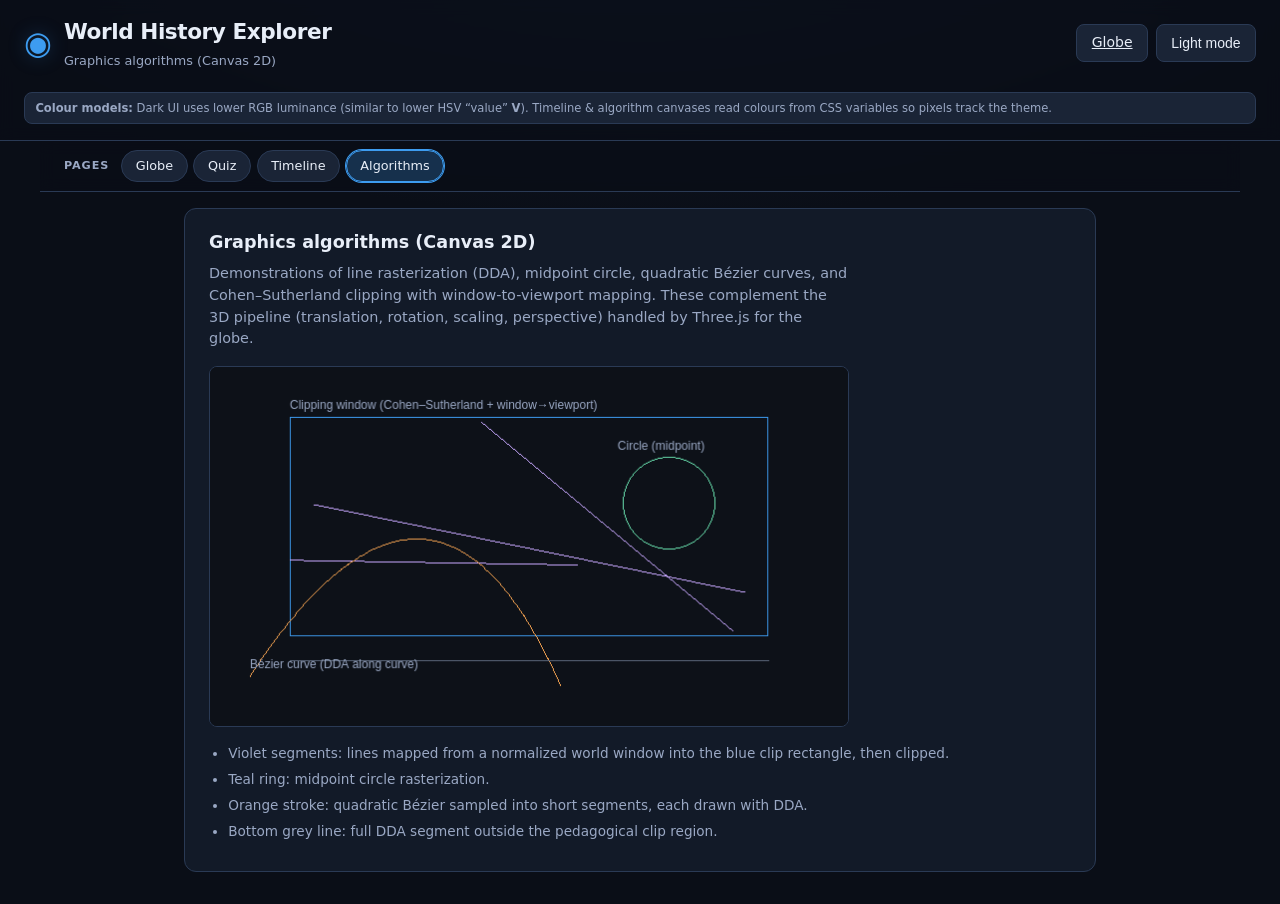
==== algorithms.html @ c9088bb3 "Initial commit: World History Explorer with multi-page layout Made-with: Cursor" ====
<!DOCTYPE html>
<html lang="en">
<head>
  <meta charset="UTF-8" />
  <meta name="viewport" content="width=device-width, initial-scale=1.0" />
  <title>Algorithms — World History Explorer</title>
  <link rel="stylesheet" href="css/styles.css" />
</head>
<body>
  <header class="app-header">
    <div class="brand">
      <a href="index.html" class="brand__link">
        <span class="brand__icon" aria-hidden="true">◉</span>
        <div>
          <h1 class="brand__title">World History Explorer</h1>
          <p class="tagline">Graphics algorithms (Canvas 2D)</p>
        </div>
      </a>
    </div>
    <nav class="toolbar" aria-label="Page tools">
      <a href="index.html" class="btn">Globe</a>
      <button type="button" id="btnThemeToggle" class="btn" aria-pressed="false">Light mode</button>
    </nav>
    <p class="theme-hint" id="themeColorHint">
      <strong>Colour models:</strong> Dark UI uses lower RGB luminance (similar to lower HSV “value” V). Light mode shifts component
      triples toward 255 (brighter RGB). Timeline &amp; algorithm canvases read colours from CSS variables so pixels track the theme.
    </p>
  </header>

  <nav class="section-nav" aria-label="Site pages">
    <span class="section-nav__label">Pages</span>
    <ul class="section-nav__list">
      <li><a href="index.html" class="section-nav__link">Globe</a></li>
      <li><a href="quiz.html" class="section-nav__link">Quiz</a></li>
      <li><a href="timeline.html" class="section-nav__link">Timeline</a></li>
      <li><a href="algorithms.html" class="section-nav__link is-active" aria-current="page">Algorithms</a></li>
    </ul>
  </nav>

  <main class="layout layout--subpage layout--algorithms">
    <section id="section-algorithms" class="algo-section" aria-labelledby="algo-heading">
      <h2 id="algo-heading">Graphics algorithms (Canvas 2D)</h2>
      <p class="algo-intro">
        Demonstrations of line rasterization (DDA), midpoint circle, quadratic Bézier curves, and
        Cohen–Sutherland clipping with window-to-viewport mapping. These complement the 3D pipeline
        (translation, rotation, scaling, perspective) handled by Three.js for the globe.
      </p>
      <canvas id="algoCanvas" width="640" height="360" aria-label="Algorithm demonstration canvas"></canvas>
      <ul class="algo-legend" id="algoLegend"></ul>
    </section>
  </main>

  <script type="module" src="js/page-algorithms.js"></script>
</body>
</html>
---- css/styles.css ----
:root {
  --bg-deep: #0a0e17;
  --bg-panel: #121a28;
  --bg-elevated: #1a2436;
  --accent: #3d9cf0;
  --accent-soft: rgba(61, 156, 240, 0.25);
  --text: #e8eef8;
  --text-muted: #9aa8c4;
  --border: #2a3a55;
  --shadow: rgba(0, 0, 0, 0.45);
  --radius: 12px;
  --transition: 0.28s cubic-bezier(0.4, 0, 0.2, 1);
  --header-bg: rgba(10, 14, 23, 0.85);
  --body-gradient-mid: #1b2a44;
  --btn-hover-bg: #22304a;
  --algo-canvas-bg: #0d1118;
  --timeline-bg: #0d1118;
  --timeline-clip: #3d9cf0;
  --timeline-spine: #7ec8ff;
  --timeline-node: #f0a050;
  --timeline-curve: #9bdc6a;
  --timeline-label: #e8eef8;
  --timeline-label-muted: #9aa8c4;
  font-family: "Segoe UI", system-ui, -apple-system, sans-serif;
  color-scheme: dark;
}

[data-theme='light'] {
  --bg-deep: #e8edf5;
  --bg-panel: #ffffff;
  --bg-elevated: #f1f5f9;
  --accent: #2563eb;
  --accent-soft: rgba(37, 99, 235, 0.2);
  --text: #0f172a;
  --text-muted: #475569;
  --border: #cbd5e1;
  --shadow: rgba(15, 23, 42, 0.1);
  --header-bg: rgba(255, 255, 255, 0.92);
  --body-gradient-mid: #cbd5e1;
  --btn-hover-bg: #dbeafe;
  --algo-canvas-bg: #f8fafc;
  --timeline-bg: #f8fafc;
  --timeline-clip: #2563eb;
  --timeline-spine: #0284c7;
  --timeline-node: #c2410c;
  --timeline-curve: #16a34a;
  --timeline-label: #0f172a;
  --timeline-label-muted: #64748b;
  color-scheme: light;
}

*,
*::before,
*::after {
  box-sizing: border-box;
}

@media (prefers-reduced-motion: no-preference) {
  html {
    scroll-behavior: smooth;
  }
}

body {
  margin: 0;
  min-height: 100vh;
  background: radial-gradient(ellipse 120% 80% at 50% -20%, var(--body-gradient-mid) 0%, var(--bg-deep) 55%);
  color: var(--text);
  line-height: 1.5;
  transition: background 0.35s ease, color 0.25s ease;
}

.visually-hidden {
  position: absolute;
  width: 1px;
  height: 1px;
  padding: 0;
  margin: -1px;
  overflow: hidden;
  clip: rect(0, 0, 0, 0);
  white-space: nowrap;
  border: 0;
}

.app-header {
  display: flex;
  flex-wrap: wrap;
  align-items: center;
  justify-content: space-between;
  gap: 1rem;
  padding: 1rem 1.5rem;
  border-bottom: 1px solid var(--border);
  background: var(--header-bg);
  backdrop-filter: blur(8px);
  transition: background 0.3s ease, border-color 0.25s ease;
}

.brand {
  display: flex;
  align-items: center;
  gap: 0.75rem;
}

.brand__icon {
  font-size: 2rem;
  color: var(--accent);
  text-shadow: 0 0 20px var(--accent-soft);
}

.brand h1 {
  margin: 0;
  font-size: 1.35rem;
  font-weight: 600;
  letter-spacing: -0.02em;
}

.brand__link {
  display: flex;
  align-items: center;
  gap: 0.75rem;
  text-decoration: none;
  color: inherit;
}

.brand__link:hover .brand__title {
  color: var(--accent);
}

.brand__title {
  margin: 0;
  font-size: 1.35rem;
  font-weight: 600;
  letter-spacing: -0.02em;
  display: block;
}

.tagline {
  margin: 0.15rem 0 0;
  font-size: 0.8rem;
  color: var(--text-muted);
}

.toolbar {
  display: flex;
  flex-wrap: wrap;
  gap: 0.5rem;
}

.section-nav {
  position: sticky;
  top: 0;
  z-index: 55;
  display: flex;
  flex-wrap: wrap;
  align-items: center;
  gap: 0.5rem 0.75rem;
  padding: 0.55rem 1.5rem;
  max-width: 1200px;
  margin: 0 auto;
  background: var(--header-bg);
  backdrop-filter: blur(8px);
  border-bottom: 1px solid var(--border);
  transition: background 0.3s ease, border-color 0.25s ease;
}

.section-nav__label {
  font-size: 0.7rem;
  font-weight: 600;
  text-transform: uppercase;
  letter-spacing: 0.08em;
  color: var(--text-muted);
  flex-shrink: 0;
}

.section-nav__list {
  display: flex;
  flex-wrap: wrap;
  gap: 0.35rem;
  list-style: none;
  margin: 0;
  padding: 0;
}

.section-nav__btn {
  display: inline-block;
  padding: 0.35rem 0.85rem;
  border-radius: 999px;
  font-size: 0.8rem;
  font-weight: 500;
  font-family: inherit;
  line-height: inherit;
  text-decoration: none;
  color: var(--text);
  background: var(--bg-elevated);
  border: 1px solid var(--border);
  cursor: pointer;
  transition: background var(--transition), border-color var(--transition), color 0.2s ease, box-shadow var(--transition);
}

.section-nav__btn:hover {
  border-color: var(--accent);
  background: var(--btn-hover-bg);
}

.section-nav__btn:focus-visible {
  outline: 2px solid var(--accent);
  outline-offset: 2px;
}

.section-nav__btn.is-active {
  border-color: var(--accent);
  background: var(--accent-soft);
  box-shadow: 0 0 0 1px var(--accent);
}

.section-nav__link {
  display: inline-block;
  padding: 0.35rem 0.85rem;
  border-radius: 999px;
  font-size: 0.8rem;
  font-weight: 500;
  text-decoration: none;
  color: var(--text);
  background: var(--bg-elevated);
  border: 1px solid var(--border);
  transition: background var(--transition), border-color var(--transition), color 0.2s ease, box-shadow var(--transition);
}

.section-nav__link:hover {
  border-color: var(--accent);
  background: var(--btn-hover-bg);
}

.section-nav__link:focus-visible {
  outline: 2px solid var(--accent);
  outline-offset: 2px;
}

.section-nav__link.is-active {
  border-color: var(--accent);
  background: var(--accent-soft);
  box-shadow: 0 0 0 1px var(--accent);
}

#section-globe,
#section-quiz,
#section-timeline,
#section-algorithms {
  scroll-margin-top: 3.75rem;
}

.section-heading {
  margin: 0 0 0.65rem;
  font-size: 1.05rem;
  font-weight: 600;
  letter-spacing: -0.02em;
}

.btn {
  padding: 0.45rem 0.9rem;
  border-radius: 8px;
  border: 1px solid var(--border);
  background: var(--bg-elevated);
  color: var(--text);
  font-size: 0.875rem;
  cursor: pointer;
  transition: background var(--transition), border-color var(--transition), transform 0.15s ease;
}

.btn:hover {
  border-color: var(--accent);
  background: var(--btn-hover-bg);
}

.btn:active {
  transform: scale(0.98);
}

.btn--primary {
  border-color: var(--accent);
  background: linear-gradient(145deg, #2a5080, #1e3a5c);
}

.layout {
  display: flex;
  flex-direction: column;
  gap: 2rem;
  padding: 1rem 1.5rem 2rem;
  max-width: 1200px;
  margin: 0 auto;
}

.layout-main-row {
  display: flex;
  flex-direction: column;
  gap: 1.25rem;
  align-items: stretch;
}

@media (min-width: 960px) {
  .layout-main-row {
    flex-direction: row;
    align-items: flex-start;
  }

  .layout-main-row__globe {
    flex: 1;
    min-width: 0;
  }

  .continent-timeline-aside {
    flex: 0 0 min(340px, 34vw);
    max-height: calc(100vh - 100px);
    overflow-y: auto;
  }
}

.continent-timeline-aside {
  background: var(--bg-panel);
  border: 1px solid var(--border);
  border-radius: var(--radius);
  padding: 0.85rem 1rem 1rem;
}

.continent-timeline-aside h2 {
  margin: 0 0 0.35rem;
  font-size: 0.95rem;
}

.continent-timeline-aside .aside-lead {
  margin: 0 0 0.65rem;
  font-size: 0.78rem;
  color: var(--text-muted);
  line-height: 1.45;
}

.continent-timeline-toolbar {
  display: flex;
  flex-wrap: wrap;
  gap: 0.45rem;
  align-items: center;
  margin-bottom: 0.55rem;
}

.continent-timeline-toolbar label {
  font-size: 0.78rem;
  color: var(--text-muted);
}

.continent-timeline-toolbar select {
  padding: 0.3rem 0.45rem;
  border-radius: 6px;
  border: 1px solid var(--border);
  background: var(--bg-elevated);
  color: var(--text);
  font-size: 0.8rem;
}

#continentTimelineCanvas {
  display: block;
  width: 100%;
  max-width: 320px;
  height: auto;
  border-radius: 8px;
  border: 1px solid var(--border);
  background: var(--timeline-bg);
}

.timeline-status {
  margin: 0.45rem 0 0;
  font-size: 0.75rem;
  color: var(--text-muted);
  min-height: 2.4em;
}

.theme-hint {
  width: 100%;
  margin: 0.35rem 0 0;
  padding: 0.45rem 0.65rem;
  font-size: 0.72rem;
  color: var(--text-muted);
  background: var(--bg-elevated);
  border-radius: 8px;
  border: 1px solid var(--border);
  line-height: 1.4;
}

.globe-section {
  position: relative;
  padding-bottom: 0.25rem;
}

.globe-container {
  width: 100%;
  height: min(72vh, 640px);
  border-radius: var(--radius);
  border: 1px solid var(--border);
  overflow: hidden;
  background: #020508;
  box-shadow: 0 24px 48px var(--shadow);
  transition: height 0.35s ease;
}

.layout--globe-page .globe-container {
  height: min(80vh, 720px);
}

.layout--subpage {
  max-width: 720px;
  margin: 0 auto;
}

.layout--subpage.layout--algorithms {
  max-width: 960px;
}

.layout--subpage .quiz-hub {
  margin-top: 0;
}

.timeline-page__panel {
  max-width: 360px;
  margin-left: auto;
  margin-right: auto;
}

@media (min-width: 960px) {
  .timeline-page__panel.continent-timeline-aside {
    max-height: calc(100vh - 120px);
    overflow-y: auto;
  }
}

.globe-container canvas {
  display: block;
  width: 100% !important;
  height: 100% !important;
}

.hint {
  margin: 0.65rem 0 0;
  font-size: 0.85rem;
  color: var(--text-muted);
  text-align: center;
}

.continent-nav {
  margin-top: 1rem;
  padding: 0.75rem 1rem;
  border-radius: var(--radius);
  background: var(--bg-panel);
  border: 1px solid var(--border);
}

.continent-nav__label {
  display: block;
  font-size: 0.75rem;
  text-transform: uppercase;
  letter-spacing: 0.06em;
  color: var(--text-muted);
  margin-bottom: 0.5rem;
}

.continent-nav__buttons {
  display: flex;
  flex-wrap: wrap;
  gap: 0.4rem;
}

.continent-nav__buttons .btn {
  font-size: 0.8rem;
  padding: 0.35rem 0.65rem;
}

.algo-section {
  background: var(--bg-panel);
  border: 1px solid var(--border);
  border-radius: var(--radius);
  padding: 1.25rem 1.5rem 1.5rem;
}

.algo-section h2 {
  margin: 0 0 0.5rem;
  font-size: 1.1rem;
}

.algo-intro {
  margin: 0 0 1rem;
  font-size: 0.9rem;
  color: var(--text-muted);
  max-width: 70ch;
}

#algoCanvas {
  width: 100%;
  max-width: 640px;
  height: auto;
  display: block;
  border-radius: 8px;
  background: var(--algo-canvas-bg);
  border: 1px solid var(--border);
}

.algo-legend {
  margin: 1rem 0 0;
  padding-left: 1.2rem;
  font-size: 0.85rem;
  color: var(--text-muted);
}

.algo-legend li {
  margin-bottom: 0.35rem;
}

.backdrop {
  position: fixed;
  inset: 0;
  background: rgba(0, 0, 0, 0.55);
  z-index: 40;
  opacity: 0;
  pointer-events: none;
  transition: opacity var(--transition);
}

.backdrop.is-visible {
  opacity: 1;
  pointer-events: auto;
}

.info-panel {
  position: fixed;
  top: 0;
  right: 0;
  width: min(100%, 420px);
  height: 100%;
  max-height: 100vh;
  background: var(--bg-panel);
  border-left: 1px solid var(--border);
  box-shadow: -12px 0 40px var(--shadow);
  z-index: 50;
  transform: translateX(100%);
  transition: transform var(--transition);
  overflow-y: auto;
}

.info-panel.is-open {
  transform: translateX(0);
}

.info-panel__close {
  position: sticky;
  top: 0;
  float: right;
  margin: 0.5rem 0.5rem 0 0;
  z-index: 1;
  width: 2.25rem;
  height: 2.25rem;
  border: none;
  border-radius: 50%;
  background: var(--bg-elevated);
  color: var(--text);
  font-size: 1.5rem;
  line-height: 1;
  cursor: pointer;
  transition: background var(--transition);
}

.info-panel__close:hover {
  background: #2c3d5c;
}

.info-panel__inner {
  padding: 1.25rem 1.5rem 2rem;
  clear: both;
}

.info-panel__title {
  margin: 0 0 0.75rem;
  font-size: 1.35rem;
  color: var(--accent);
}

.info-panel__text {
  margin: 0 0 1.25rem;
  font-size: 0.95rem;
  color: var(--text-muted);
}

.info-panel__subtitle {
  margin: 1.25rem 0 0.5rem;
  font-size: 0.8rem;
  text-transform: uppercase;
  letter-spacing: 0.05em;
  color: var(--text-muted);
}

.stats {
  margin: 0;
  display: grid;
  grid-template-columns: auto 1fr;
  gap: 0.35rem 1rem;
  font-size: 0.9rem;
}

.stats dt {
  color: var(--text-muted);
  font-weight: 500;
}

.stats dd {
  margin: 0;
}

.media-row {
  display: flex;
  flex-direction: column;
  gap: 0.75rem;
}

.media-row img {
  width: 100%;
  border-radius: 8px;
  border: 1px solid var(--border);
}

.media-audio,
.media-video {
  width: 100%;
  border-radius: 8px;
  margin-top: 0.25rem;
}

.media-video {
  max-height: 220px;
  background: #000;
}

.info-panel__note {
  margin-top: 1rem;
  font-size: 0.8rem;
  color: var(--text-muted);
}

.event-list {
  margin: 0 0 1rem;
  padding: 0;
  list-style: none;
  display: flex;
  flex-direction: column;
  gap: 0.85rem;
}

.event-item {
  margin: 0;
  padding: 0.65rem 0.75rem;
  border-radius: 8px;
  background: var(--bg-elevated);
  border: 1px solid var(--border);
}

.event-item__head {
  font-size: 0.82rem;
  line-height: 1.35;
  margin-bottom: 0.35rem;
}

.event-item__when {
  color: var(--accent);
  font-weight: 600;
  font-variant-numeric: tabular-nums;
}

.event-item__title {
  font-weight: 600;
  color: var(--text);
}

.event-item__text {
  margin: 0;
  font-size: 0.82rem;
  color: var(--text-muted);
  line-height: 1.45;
}

.panel-quiz {
  margin-bottom: 1.25rem;
}

.quiz-form .quiz-q {
  margin: 0 0 1rem;
  padding: 0.65rem 0.75rem 0.85rem;
  border: 1px solid var(--border);
  border-radius: 8px;
  background: var(--bg-elevated);
}

.quiz-form .quiz-q__legend {
  padding: 0 0 0.5rem;
  font-size: 0.85rem;
  font-weight: 600;
  color: var(--text);
  line-height: 1.35;
}

.quiz-q__opts {
  display: flex;
  flex-direction: column;
  gap: 0.35rem;
}

.quiz-opt {
  display: flex;
  align-items: flex-start;
  gap: 0.45rem;
  font-size: 0.82rem;
  color: var(--text-muted);
  cursor: pointer;
  padding: 0.25rem 0.35rem;
  border-radius: 6px;
  transition: background var(--transition);
}

.quiz-opt:hover {
  background: rgba(61, 156, 240, 0.08);
}

.quiz-opt input {
  margin-top: 0.2rem;
  accent-color: var(--accent);
}

.quiz-opt--correct {
  color: #9bdc6a;
  background: rgba(107, 220, 106, 0.12);
}

.quiz-opt--wrong {
  color: #ff8a8a;
  background: rgba(255, 100, 100, 0.1);
}

.quiz-q--skipped {
  border-color: rgba(255, 180, 80, 0.45);
}

.quiz-actions {
  display: flex;
  flex-wrap: wrap;
  gap: 0.5rem;
  margin-top: 0.25rem;
}

.quiz-result {
  margin: 0.75rem 0 0;
  font-size: 0.9rem;
  font-weight: 600;
  color: var(--accent);
}

.quiz-hub {
  margin-top: 1.25rem;
  padding: 1rem 1.1rem 1.15rem;
  border-radius: var(--radius);
  background: var(--bg-panel);
  border: 1px solid var(--border);
}

.quiz-hub__title {
  margin: 0 0 0.4rem;
  font-size: 1.05rem;
  font-weight: 600;
}

.quiz-hub__intro {
  margin: 0 0 0.85rem;
  font-size: 0.85rem;
  color: var(--text-muted);
  line-height: 1.5;
  max-width: 65ch;
}

.quiz-hub__controls {
  display: flex;
  flex-wrap: wrap;
  align-items: flex-end;
  gap: 0.65rem 1rem;
}

.quiz-hub__select-label {
  display: flex;
  flex-direction: column;
  gap: 0.25rem;
  font-size: 0.78rem;
  text-transform: uppercase;
  letter-spacing: 0.05em;
  color: var(--text-muted);
}

.quiz-hub__select {
  min-width: 12rem;
  padding: 0.4rem 0.5rem;
  border-radius: 8px;
  border: 1px solid var(--border);
  background: var(--bg-elevated);
  color: var(--text);
  font-size: 0.9rem;
}

.quiz-hub__area {
  margin-top: 1rem;
  padding-top: 0.25rem;
}

@media (prefers-reduced-motion: reduce) {
  *,
  *::before,
  *::after {
    animation-duration: 0.01ms !important;
    animation-iteration-count: 1 !important;
    transition-duration: 0.01ms !important;
  }

  .globe-container {
    transition: none;
  }
}
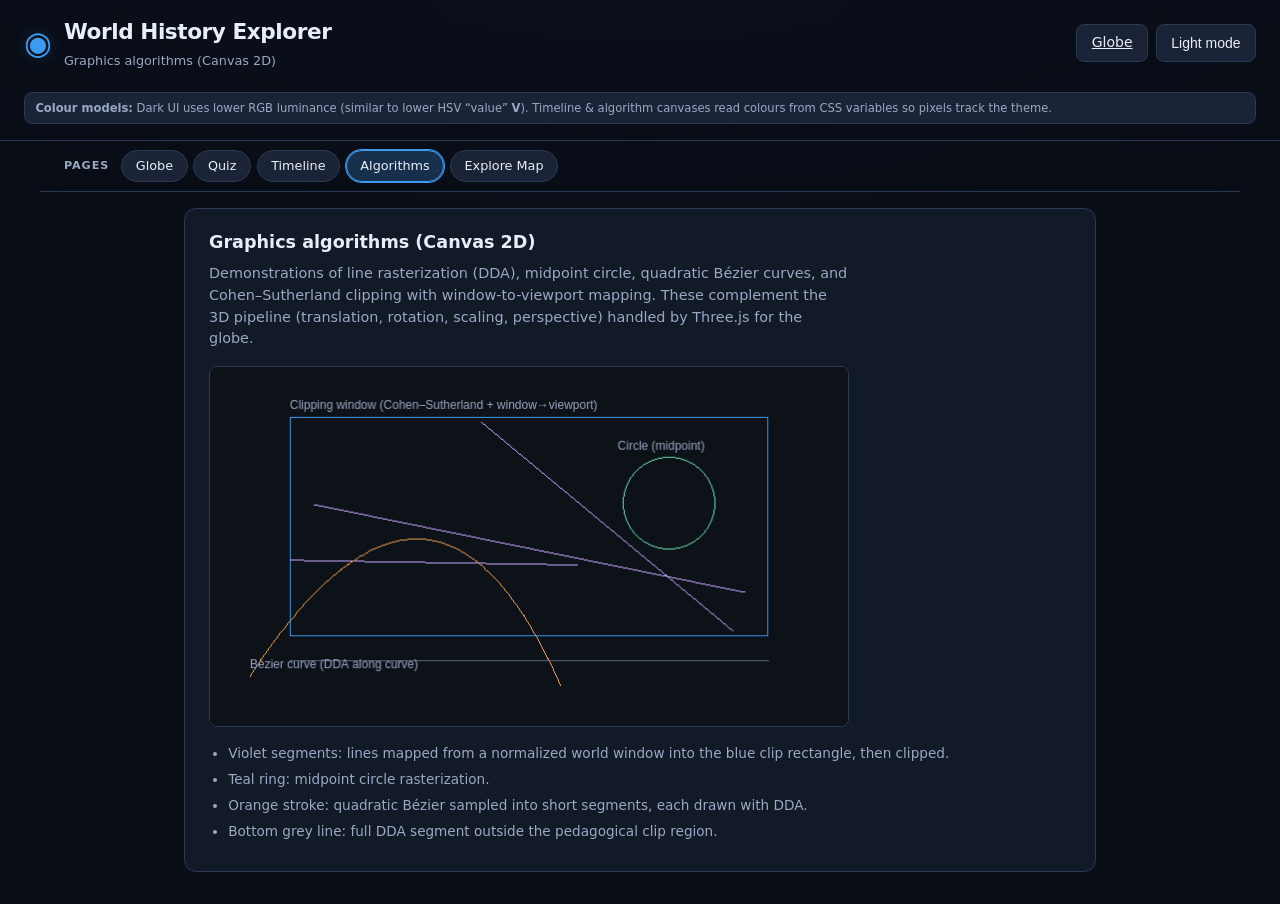
==== commit 26520dbf: "Add 2D interactive world map (GeoJSON, DDA/Bresenham, point-in-polygon) Made-with: Cursor" ====
--- a/algorithms.html
+++ b/algorithms.html
@@ -34,6 +34,7 @@
       <li><a href="quiz.html" class="section-nav__link">Quiz</a></li>
       <li><a href="timeline.html" class="section-nav__link">Timeline</a></li>
       <li><a href="algorithms.html" class="section-nav__link is-active" aria-current="page">Algorithms</a></li>
+      <li><a href="map.html" class="section-nav__link">Explore Map</a></li>
     </ul>
   </nav>
 
--- a/css/styles.css
+++ b/css/styles.css
@@ -21,6 +21,10 @@
   --timeline-curve: #9bdc6a;
   --timeline-label: #e8eef8;
   --timeline-label-muted: #9aa8c4;
+  --map-ocean: #0a1018;
+  --map-border: #3d5a7a;
+  --map-hover: #3d9cf0;
+  --map-selected: #7ec8ff;
   font-family: "Segoe UI", system-ui, -apple-system, sans-serif;
   color-scheme: dark;
 }
@@ -46,6 +50,10 @@
   --timeline-curve: #16a34a;
   --timeline-label: #0f172a;
   --timeline-label-muted: #64748b;
+  --map-ocean: #e2e8f0;
+  --map-border: #64748b;
+  --map-hover: #2563eb;
+  --map-selected: #0284c7;
   color-scheme: light;
 }
 
@@ -682,8 +690,56 @@
   line-height: 1.45;
 }
 
-.panel-quiz {
-  margin-bottom: 1.25rem;
+.info-panel__timeline-lead {
+  margin: 0 0 0.75rem;
+  font-size: 0.88rem;
+  color: var(--text-muted);
+  line-height: 1.45;
+}
+
+.panel-timeline-toolbar {
+  display: flex;
+  flex-wrap: wrap;
+  align-items: flex-end;
+  gap: 0.5rem 0.75rem;
+  margin-bottom: 0.6rem;
+}
+
+.panel-timeline-toolbar__label {
+  display: flex;
+  flex-direction: column;
+  gap: 0.25rem;
+  font-size: 0.72rem;
+  text-transform: uppercase;
+  letter-spacing: 0.05em;
+  color: var(--text-muted);
+}
+
+.panel-timeline-toolbar__label select {
+  min-width: 8rem;
+  padding: 0.3rem 0.45rem;
+  border-radius: 6px;
+  border: 1px solid var(--border);
+  background: var(--bg-elevated);
+  color: var(--text);
+  font-size: 0.8rem;
+  text-transform: none;
+  letter-spacing: normal;
+}
+
+.panel-timeline-canvas {
+  display: block;
+  width: 100%;
+  max-width: 300px;
+  height: auto;
+  border-radius: 8px;
+  border: 1px solid var(--border);
+  background: var(--timeline-bg);
+}
+
+.panel-timeline-status {
+  margin-top: 0.45rem;
+  margin-bottom: 0.5rem;
 }
 
 .quiz-form .quiz-q {
@@ -809,6 +865,179 @@
 .quiz-hub__area {
   margin-top: 1rem;
   padding-top: 0.25rem;
+}
+
+.map-page {
+  max-width: 1100px;
+  margin: 0 auto;
+  padding: 1rem 1.5rem 2rem;
+}
+
+.map-page__intro {
+  margin-bottom: 1rem;
+}
+
+.map-page__lead {
+  margin: 0 0 0.85rem;
+  font-size: 0.88rem;
+  color: var(--text-muted);
+  line-height: 1.55;
+  max-width: 72ch;
+}
+
+.map-page__lead code {
+  font-size: 0.82em;
+  padding: 0.1em 0.35em;
+  border-radius: 4px;
+  background: var(--bg-elevated);
+  border: 1px solid var(--border);
+}
+
+.map-page__toolbar {
+  display: flex;
+  flex-wrap: wrap;
+  align-items: center;
+  gap: 1rem 1.25rem;
+  margin-bottom: 0.5rem;
+}
+
+.map-page__select-label {
+  display: flex;
+  flex-direction: column;
+  gap: 0.25rem;
+  font-size: 0.72rem;
+  text-transform: uppercase;
+  letter-spacing: 0.05em;
+  color: var(--text-muted);
+}
+
+.map-page__select-label select {
+  min-width: 10rem;
+  padding: 0.35rem 0.5rem;
+  border-radius: 8px;
+  border: 1px solid var(--border);
+  background: var(--bg-elevated);
+  color: var(--text);
+  font-size: 0.85rem;
+  text-transform: none;
+  letter-spacing: normal;
+}
+
+.map-page__narrate {
+  display: flex;
+  align-items: center;
+  gap: 0.45rem;
+  font-size: 0.85rem;
+  color: var(--text-muted);
+  cursor: pointer;
+}
+
+.map-page__status {
+  margin: 0.35rem 0 0;
+  font-size: 0.78rem;
+  color: var(--accent);
+  min-height: 1.4em;
+}
+
+.map-workspace {
+  display: flex;
+  flex-direction: column;
+  gap: 1rem;
+  align-items: stretch;
+}
+
+@media (min-width: 900px) {
+  .map-workspace {
+    flex-direction: row;
+    align-items: flex-start;
+  }
+
+  .map-canvas-wrap {
+    flex: 1;
+    min-width: 0;
+  }
+
+  .map-country-panel {
+    flex: 0 0 min(300px, 32vw);
+  }
+}
+
+.map-canvas-wrap {
+  border-radius: var(--radius);
+  border: 1px solid var(--border);
+  overflow: hidden;
+  background: var(--map-ocean);
+  box-shadow: 0 16px 40px var(--shadow);
+}
+
+.map-canvas-wrap canvas {
+  display: block;
+  width: 100%;
+  height: auto;
+}
+
+.map-country-panel {
+  position: relative;
+  background: var(--bg-panel);
+  border: 1px solid var(--border);
+  border-radius: var(--radius);
+  padding: 1rem 1.1rem 1.15rem;
+  transition: opacity var(--transition), transform var(--transition), box-shadow var(--transition);
+  opacity: 0.92;
+  transform: translateX(6px);
+}
+
+.map-country-panel--open {
+  opacity: 1;
+  transform: translateX(0);
+  box-shadow: 0 12px 32px var(--shadow);
+}
+
+.map-country-panel__close {
+  position: absolute;
+  top: 0.45rem;
+  right: 0.45rem;
+  width: 2rem;
+  height: 2rem;
+  border: none;
+  border-radius: 50%;
+  background: var(--bg-elevated);
+  color: var(--text);
+  font-size: 1.35rem;
+  line-height: 1;
+  cursor: pointer;
+  transition: background var(--transition);
+}
+
+.map-country-panel__close:hover {
+  background: var(--btn-hover-bg);
+}
+
+.map-country-panel__title {
+  margin: 0 2rem 0.35rem 0;
+  font-size: 1.15rem;
+  color: var(--accent);
+  padding-right: 0.5rem;
+}
+
+.map-country-panel__hint {
+  margin: 0 0 0.5rem;
+  font-size: 0.72rem;
+  text-transform: uppercase;
+  letter-spacing: 0.06em;
+  color: var(--text-muted);
+}
+
+.map-country-panel__facts {
+  margin: 0;
+  padding-left: 1.15rem;
+  font-size: 0.88rem;
+  color: var(--text-muted);
+  line-height: 1.5;
+}
+
+.map-country-panel__facts li {
+  margin-bottom: 0.45rem;
 }
 
 @media (prefers-reduced-motion: reduce) {
@@ -823,4 +1052,13 @@
   .globe-container {
     transition: none;
   }
-}
+
+  .map-country-panel {
+    transition: none;
+    transform: none;
+  }
+
+  .map-country-panel--open {
+    transform: none;
+  }
+}
